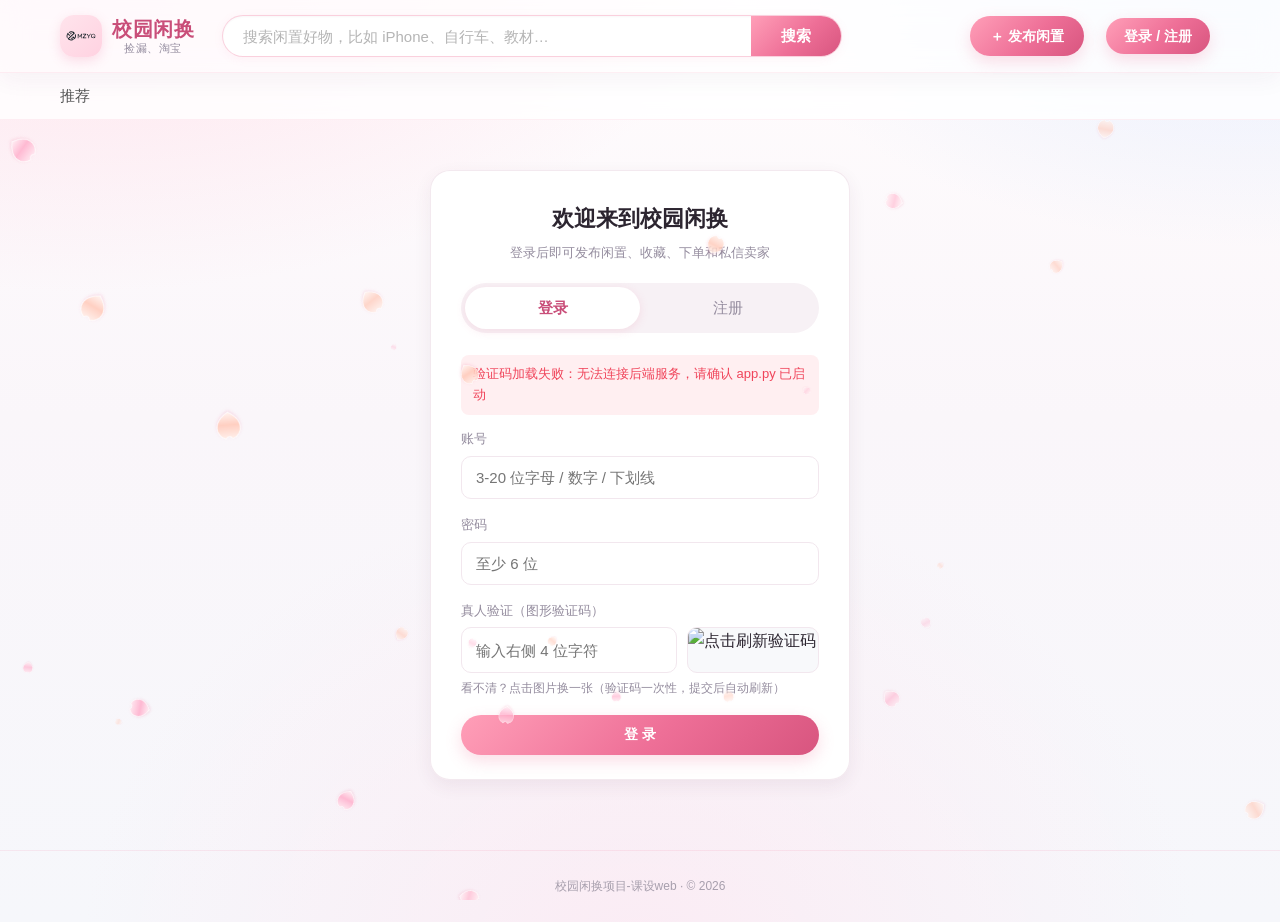
==== login.html @ 42c60535 "feat: 校园闲换 - 校园二手交易平台（Flask + MySQL）" ====
<!DOCTYPE html>
<!-- 登录 / 注册页：图形验证码做真人验证，登录态由后端 Session 保持 -->
<html lang="zh-CN">

<head>
    <meta charset="UTF-8" />
    <meta name="viewport" content="width=device-width, initial-scale=1.0" />
    <title>登录 / 注册 - 校园闲换</title>
    <link rel="stylesheet" href="css/style.css" />
    <link rel="stylesheet" href="css/pages.css" />
    <meta name="theme-color" content="#FF9FB8" />
    <link rel="stylesheet" href="css/theme.css" />
</head>

<body data-page="login">

    <header class="header">
        <div class="container header-inner">
            <a class="logo" href="index.html">
                <img src="logo.svg" class="logo-icon">
                <span class="logo-brand">
                    <span class="logo-text">校园闲换</span>
                    <span class="logo-sub">捡漏、淘宝</span>
                </span>
            </a>
            <div class="search-bar">
                <input type="text" id="searchInput" placeholder="搜索闲置好物，比如 iPhone、自行车、教材…" />
                <button type="button" id="searchBtn">搜索</button>
            </div>
            <div class="header-actions">
                <a class="publish-btn" href="publish.html">＋ 发布闲置</a>
                <div class="user-chip" id="userChip"></div>
            </div>
        </div>
    </header>

    <nav class="cat-bar">
        <div class="container cat-inner" id="catBar"></div>
    </nav>

    <main class="container auth-page">
        <div class="auth-card">
            <div class="auth-title">欢迎来到校园闲换</div>
            <div class="auth-sub" id="authSub">登录后即可发布闲置、收藏、下单和私信卖家</div>

            <div class="auth-tabs">
                <div class="auth-tab active" id="tabLogin">登录</div>
                <div class="auth-tab" id="tabRegister">注册</div>
            </div>

            <div class="auth-error" id="authError"></div>

            <div class="auth-form">
                <div class="auth-field">
                    <label>账号</label>
                    <input type="text" id="username" placeholder="3-20 位字母 / 数字 / 下划线" autocomplete="username" />
                </div>

                <div class="auth-field" id="nickField" style="display:none;">
                    <label>昵称</label>
                    <input type="text" id="nickname" placeholder="其他同学看到的名字，如：爱吃鱼的猫" />
                </div>

                <div class="auth-field">
                    <label>密码</label>
                    <input type="password" id="password" placeholder="至少 6 位" autocomplete="current-password" />
                </div>

                <div class="auth-field">
                    <label>真人验证（图形验证码）</label>
                    <div class="captcha-row">
                        <input type="text" id="captchaCode" placeholder="输入右侧 4 位字符" maxlength="6" />
                        <img class="captcha-img" id="captchaImg" title="点击刷新验证码" alt="点击刷新验证码" />
                    </div>
                    <div class="captcha-hint">看不清？点击图片换一张（验证码一次性，提交后自动刷新）</div>
                </div>

                <button class="btn-primary btn-block" id="authSubmit" type="button">登 录</button>
            </div>

            
        </div>
    </main>

    <footer class="footer">
        校园闲换项目-课设web · © 2026
    </footer>

    <script src="js/data.js"></script>
    <script src="js/login.js"></script>

    <!-- 樱花飘落花瓣背景：轻量无依赖，不遮挡内容与点击 -->
    <script src="js/petals.js"></script>
</body>
</html>
---- css/style.css ----
/* ================================================================
   闲换集市 —— 闲鱼风 PC 网页样式
   配色：闲鱼黄 #FFDE00 + 价格红 #FF5000 + 浅灰页面底
   ================================================================ */

/* ---------- 一、全局重置 ---------- */
* {
    margin: 0;
    padding: 0;
    box-sizing: border-box;
}

/* ---------- 二、基础样式与主题变量 ---------- */
:root {
    --xy-yellow: #25bac5;        /* 闲鱼品牌黄 */
    --xy-yellow-dark: #a33a74;   /* 按钮悬停时的深黄 */
    --xy-red: #FF5000;           /* 价格橙红 */
    --xy-text: #222222;          /* 主文字 */
    --xy-text-sub: #999999;      /* 次要文字（灰） */
    --xy-bg: #F6F7F9;            /* 页面浅灰底 */
    --xy-border: #ECECEC;        /* 卡片/输入框边框 */
}

body {
    font-family: "HarmonyOS Sans", "PingFang SC", "Microsoft YaHei", "Helvetica Neue", Arial, sans-serif; /* 中文字体优先 */
    background: var(--xy-bg); /* 页面浅灰底 */
    color: var(--xy-text); /* 主文字 */
    line-height: 1.6; /* 行高 */
}

a {
    text-decoration: none; /* 无下划线 */
    color: inherit; /* 继承父元素颜色 */
}

ul {
    list-style: none; /* 无列表项前缀 */
}

button {
    font-family: inherit;
}

/* 内容容器：限制最大宽度并水平居中 */
.container {
    max-width: 1200px; /* 最大宽度 */
    margin: 0 auto; /* 水平居中 */
    padding: 0 20px; /* 内边距 */
}

/* 圆形小头像（昵称首字） */
.avatar { 
    flex-shrink: 0; /* 不压缩 */
    width: 30px; /* 头像宽度 */
    height: 30px; /* 头像高度 */
    border-radius: 50%; /* 圆角 */
    color: #fff; /* 文字颜色 */
    display: inline-flex; /* 内联弹性布局 */
    align-items: center; /* 垂直居中 */
    justify-content: center; /* 水平居中 */
    font-size: 13px; /* 文字大小 */
    font-weight: 600; /* 文字粗细 */
}

/* ================================================================
   三、顶部导航栏（白底，吸顶）
   ================================================================ */
.header {
    background: #fff; /* 白底 */
    position: sticky; /* 吸顶 */
    top: 0; /* 吸顶位置 */
    z-index: 100; /* 层级 */
    box-shadow: 0 1px 6px rgba(0, 0, 0, 0.06); /* 阴影 */
}

.header-inner {
    display: flex; /* 弹性布局 */
    align-items: center; /* 垂直居中 */
    gap: 28px; /* 间距 */
    height: 72px; /* 高度 */
}

/* Logo：黄色圆角方块 + 站点名 */
.logo {
    display: flex; /* 弹性布局 */
    align-items: center; /* 垂直居中 */
    gap: 10px; /* 间距 */
    flex-shrink: 0; /* 不压缩 */
}

.logo-icon {
    width: 42px; /* 图标宽度 */
    height: 42px; /* 图标高度 */
    border-radius: 12px; /* 圆角 */
    background: var(--xy-yellow); /* 背景颜色 */
    display: flex; /* 弹性布局 */
    align-items: center; /* 垂直居中 */
    justify-content: center; /* 水平居中 */
    font-size: 24px; /* 图标大小 */
}

.logo-brand {
    display: flex; /* 弹性布局 */
    flex-direction: column; /* 垂直方向 */
    align-items: center; /* 垂直居中 */
    line-height: 1.25;
}

.logo-text {
    font-size: 20px; /* 文字大小 */
    font-weight: 800; /* 文字粗细 */
    color: #111; /* 文字颜色 */
}

.logo-sub {
    font-size: 11px; /* 文字大小 */
    color: var(--xy-text-sub); /* 文字颜色 */
}

/* 搜索条：黄色描边胶囊 + 黄色搜索按钮 */
.search-bar {
    flex: 1; /* 弹性布局 */
    max-width: 620px; /* 最大宽度 */
    display: flex; /* 弹性布局 */
    align-items: center; /* 垂直居中 */
    border: 2px solid var(--xy-yellow); /* 边框 */
    border-radius: 999px; /* 圆角 */
    background: #fff; /* 背景颜色 */
    overflow: hidden; /* 隐藏超出出部分 */
}

.search-bar input {
    flex: 1; /* 弹性布局 */
    border: none; /* 无边框 */
    outline: none; /* 无轮廓线 */
    padding: 0 20px; /* 内边距 */
    font-size: 15px; /* 文字大小 */
    height: 40px; /* 高度 */
    background: transparent; /* 透明背景 */
    color: var(--xy-text); /* 文字颜色 */
}

.search-bar input::placeholder {
    color: #b5b5b5; /* 占位符文字颜色 */
}

.search-bar button {
    border: none; /* 无边框 */
    background: var(--xy-yellow); /* 背景颜色 */
    color: #111; /* 文字颜色 */
    font-weight: 700; /* 文字粗细 */
    font-size: 15px; /* 文字大小 */
    height: 40px; /* 高度 */
    padding: 0 30px; /* 内边距 */
    cursor: pointer; /* 鼠标悬停时的指针 */
    transition: background 0.2s; /* 背景颜色过渡 */
}

.search-bar button:hover {
    background: var(--xy-yellow-dark);
}

/* 导航右侧操作区 */
.header-actions {
    margin-left: auto; /* 自动左外边距 */
    display: flex; /* 弹性布局 */
    align-items: center; /* 垂直居中 */
    gap: 18px; /* 间距 */
    flex-shrink: 0; /* 不压缩 */
}

/* 发布闲置按钮（黄色胶囊） */
.publish-btn {
    background: var(--xy-yellow); /* 背景颜色 */
    color: #111; /* 文字颜色 */
    font-weight: 700; /* 文字粗细 */
    font-size: 14px; /* 文字大小 */
    padding: 9px 20px; /* 内边距 */
    border-radius: 999px; /* 圆角 */
    transition: background 0.2s, transform 0.15s; /* 背景颜色过渡 */
}

.publish-btn:hover {
    background: var(--xy-yellow-dark); /* 背景颜色 */
    color: #fff; /* 文字颜色 */
    font-weight: 700; /* 文字粗细 */
    font-size: 14px; /* 文字大小 */
    transform: translateY(-1px);
}

/* 消息入口 */
.icon-link {
    color: #555; /* 文字颜色 */
    font-size: 14px; /* 文字大小 */
    white-space: nowrap; /* 不换行 */
}

.icon-link:hover {
    color: #111; /* 文字颜色 */
}

/* 用户芯片：头像 + 昵称（点击退出登录） */
.user-chip {
    display: flex; /* 弹性布局 */
    align-items: center; /* 垂直居中 */
    gap: 8px; /* 间距 */
    cursor: pointer; /* 鼠标悬停时的指针 */
    padding: 4px 10px 4px 4px; /* 内边距 */
    border-radius: 999px; /* 圆角 */
    transition: background 0.2s; /* 背景颜色过渡 */
}

.user-chip:hover {
    background: #f4f4f4; /* 背景颜色 */
}

.user-chip .user-name {
    font-size: 14px; /* 文字大小 */
    color: #333; /* 文字颜色 */
    max-width: 96px; /* 最大宽度 */
    overflow: hidden; /* 隐藏超出出部分 */
    text-overflow: ellipsis; /* 文字超出部分省略号 */
    white-space: nowrap; /* 不换行 */
}

/* ================================================================
   四、分类导航栏（白底文字链，吸顶在导航栏下方）
   ================================================================ */
.cat-bar {
    background: #fff; /* 背景颜色 */
    border-bottom: 1px solid var(--xy-border); /* 边框 */
    position: sticky; /* 吸顶 */
    top: 72px; /* 吸顶位置 */
    z-index: 99; /* 层级 */
}

.cat-inner {
    display: flex; /* 弹性布局 */
    align-items: center; /* 垂直居中 */
    gap: 30px; /* 间距 */
    height: 46px; /* 高度 */
    overflow-x: auto; /* 水平滚动 */
    scrollbar-width: none;       /* Firefox 隐藏滚动条 */
}

.cat-inner::-webkit-scrollbar {
    display: none;               /* Chrome 隐藏滚动条 */
}

.cat-btn {
    background: none; /* 透明背景 */
    border: none; /* 无边框 */
    font-size: 15px; /* 文字大小 */
    color: #555; /* 文字颜色 */
    cursor: pointer; /* 鼠标悬停时的指针 */
    white-space: nowrap; /* 不换行 */
    padding: 4px 0; /* 内边距 */
    position: relative; /* 相对定位 */
    transition: color 0.2s; /* 文字颜色过渡 */
}

.cat-btn:hover {
    color: #111;
}

/* 分类右侧的商品数量角标 */
.cat-num {
    display: inline-block; /* 行内块 */
    min-width: 18px; /* 最小宽度 */
    margin-left: 4px; /* 左边距 */
    padding: 0 5px; /* 内边距 */
    font-size: 11px; /* 文字大小 */
    line-height: 16px; /* 行高 */
    text-align: center; /* 居中 */
    color: #999; /* 文字颜色 */
    background: #f5f5f5; /* 背景颜色 */
    border-radius: 9px; /* 圆角 */
    vertical-align: 1px; /* 垂直对齐 */
}

.cat-btn.active .cat-num {
    color: #7a5c00; /* 文字颜色 */
    background: #fff3cc; /* 背景颜色 */
}

/* 选中分类：黑色加粗 + 黄色下划线 */
.cat-btn.active {
    color: #111; /* 文字颜色 */
    font-weight: 700; /* 文字粗细 */
}

.cat-btn.active::after {
    content: ''; /* 空内容 */
    display: block; /* 块级元素 */
    margin: 0 auto; /* 居中 */
    width: 22px; /* 宽度 */
    height: 3px; /* 高度 */
    position: absolute; /* 绝对定位 */
    left: 50%;
    transform: translateX(-50%); /* 居中 */
    bottom: -8px; /* 底部位置 */
    width: 22px; /* 宽度 */
    height: 3px; /* 高度 */
    border-radius: 2px; /* 圆角 */
    background: var(--xy-yellow); /* 背景颜色 */
}

/* ================================================================
   五、主区域与筛选条
   ================================================================ */
.main {
    padding-top: 18px; /* 顶部内边距 */
    padding-bottom: 50px; /* 底部内边距 */
    min-height: 60vh; /* 最小高度 */
}

.filter-bar {
    display: flex; /* 弹性布局 */
    justify-content: space-between; /* 两端对齐 */
    align-items: center; /* 垂直居中 */
    padding: 6px 2px 16px; /* 内边距 */
    font-size: 14px; /* 文字大小 */
    color: #666; /* 文字颜色 */
}

.filter-bar strong {
    color: var(--xy-red); /* 文字颜色 */
    font-weight: 700; /* 文字粗细 */
}

/* “只看收藏”开关按钮 */
.fav-toggle {
    background: #fff; /* 背景颜色 */
    border: 1px solid var(--xy-border); /* 边框 */
    border-radius: 999px; /* 圆角 */
    padding: 7px 18px;
    font-size: 13px; /* 文字大小 */
    color: #666; /* 文字颜色 */
    cursor: pointer; /* 鼠标悬停时的指针 */
    transition: all 0.2s; /* 所有属性过渡 */
}

.fav-toggle:hover {
    border-color: var(--xy-yellow); /* 边框颜色 */
}

.fav-toggle.active {
    background: #FFF7D6; /* 背景颜色 */
    border-color: var(--xy-yellow); /* 边框颜色 */
    color: #111; /* 文字颜色 */
    font-weight: 600;
}

/* ================================================================
   六、商品网格与商品卡片
   ================================================================ */
.product-grid {
    display: grid;
    /* 自动填充：每列最小 210px，屏宽变化时列数自适应（5→4→3→2） */
    grid-template-columns: repeat(auto-fill, minmax(210px, 1fr)); /* 列模板 */
    gap: 14px; /* 间距 */
}

.product-card {
    background: #fff;
    border: 1px solid #F0F0F0; /* 边框 */
    border-radius: 12px; /* 圆角 */
    overflow: hidden; /* 隐藏超出出部分 */
    cursor: pointer; /* 鼠标悬停时的指针 */
    transition: transform 0.2s, box-shadow 0.2s; /* 所有属性过渡 */
}

.product-card:hover {
    transform: translateY(-3px);
    box-shadow: 0 10px 26px rgba(0, 0, 0, 0.1);
}

/* 图片区：正方形，收藏心形浮在右上角 */
.card-img-wrap {
    position: relative; /* 相对定位 */
    width: 100%; /* 宽度 */
    aspect-ratio: 1 / 1; /* 宽高比 */
    background: #f2f2f2; /* 背景颜色 */
}

.card-img {
    width: 100%; /* 宽度 */
    height: 100%; /* 高度 */
    object-fit: cover; /* 图片等比例缩放 */
    display: block; /* 块级元素 */
}

.fav-btn {
    position: absolute; /* 绝对定位 */
    top: 8px; /* 顶部位置 */
    right: 8px; /* 右侧位置 */
    width: 30px; /* 宽度 */
    height: 30px; /* 高度 */
    border: none; /* 无边框 */
    border-radius: 50%; /* 圆角 */
    background: rgba(255, 255, 255, 0.92); /* 背景颜色 */
    box-shadow: 0 1px 5px rgba(0, 0, 0, 0.18); /* 阴影 */
    color: #c9c9c9; /* 文字颜色 */
    font-size: 15px; /* 文字大小 */
    line-height: 1; /* 行高 */
    text-align: center; /* 居中对齐 */
    line-height: 30px; /* 行高 */
    cursor: pointer; /* 鼠标悬停时的指针 */
    transition: transform 0.15s, color 0.15s; /* 所有属性过渡 */
}

.fav-btn:hover {
    transform: scale(1.12); /* 缩放 */
    color: var(--xy-red); /* 文字颜色 */
}

.fav-btn.active {
    color: var(--xy-red); /* 文字颜色 */
}



/* 卡片文字区 */
.card-body {
    padding: 10px 12px 12px; /* 内边距 */
}

/* 标题：最多两行，超出省略 */
.card-title {
    font-size: 14px; /* 文字大小 */
    line-height: 1.4; /* 行高 */
    color: #222; /* 文字颜色 */
    height: 2.8em; /* 高度 */
    display: -webkit-box; /* 弹性布局 */
    -webkit-line-clamp: 2; /* 行数 */
    -webkit-box-orient: vertical; /* 垂直方向 */
    overflow: hidden; /* 隐藏超出出部分 */
}

/* 价格：闲鱼红，大号加粗，原价划线灰字 */
.card-price {
    margin-top: 8px; /* 顶部外边距 */
    color: var(--xy-red); /* 文字颜色 */
    font-weight: 800; /* 文字粗细 */
    font-size: 19px; /* 文字大小 */
    line-height: 1.2; /* 行高 */
}

.card-price .yuan {
    font-size: 13px; /* 文字大小 */
    font-weight: 700; /* 文字粗细 */
    margin-right: 1px; /* 右侧外边距 */
}

.card-price .orig {
    font-size: 12px; /* 文字大小 */
    font-weight: 400; /* 文字粗细 */
    color: #bbbbbb; /* 文字颜色 */
    text-decoration: line-through; /* 下划线 */
    margin-left: 8px; /* 左侧外边距 */
}

/* 卖家行：小头像 + 昵称·地区 + 想要人数 */
.card-seller {
    display: flex; /* 弹性布局 */
    align-items: center; /* 垂直居中对齐 */
    gap: 6px; /* 间距 */
    margin-top: 10px; /* 顶部外边距 */
    font-size: 12px; /* 文字大小 */
    color: var(--xy-text-sub); /* 文字颜色 */
}

.card-seller .avatar {
    width: 20px; /* 宽度 */
    height: 20px; /* 高度 */
    font-size: 10px; /* 文字大小 */
}

.card-seller .seller-name {
    overflow: hidden; /* 隐藏超出出部分 */
    text-overflow: ellipsis; /* 文字超出部分省略号 */
    white-space: nowrap; /* 不换行 */
}

.card-seller .wants {
    margin-left: auto; /* 左侧外边距 */
    /* 不压缩 */
    flex-shrink: 0;
}

/* ---------- 空状态 ---------- */
.empty-state {
    grid-column: 1 / -1; /* 占满整行 */
    /* 居中对齐 */
    text-align: center; /* 居中对齐 */
    padding: 70px 0; /* 内边距 */
    color: var(--xy-text-sub); /* 文字颜色 */
    background: #fff; /* 背景颜色 */
    border-radius: 12px; /* 圆角 */
}

.empty-state .empty-icon {
    font-size: 48px; /* 文字大小 */
    margin-bottom: 12px; /* 底部外边距 */
}

.empty-state a {
    color: #111; /* 文字颜色 */
    font-weight: 700; /* 文字粗细 */
    background: var(--xy-yellow); /* 背景颜色 */
    padding: 8px 22px; /* 内边距 */
    border-radius: 999px; /* 圆角 */
    display: inline-block; /* 行内块元素 */
    /* 顶部外边距 */
    margin-top: 14px;
}

/* ================================================================
   七、页脚
   ================================================================ */
.footer {
    background: #fff; /* 背景颜色 */
    border-top: 1px solid var(--xy-border); /* 边框 */
    text-align: center; /* 居中对齐 */
    color: #bbbbbb; /* 文字颜色 */
    font-size: 12px; /* 文字大小 */
    padding: 26px 0; /* 内边距 */
    margin-top: 20px; /* 顶部外边距 */
}

/* ================================================================
   八、发布页表单
   ================================================================ */
.form-card {
    max-width: 720px; /* 最大宽度 */
    margin: 24px auto; /* 居中 */
    background: #fff; /* 背景颜色 */
    border-radius: 16px; /* 圆角 */
    padding: 32px 36px; /* 内边距 */
}

.form-title {
    font-size: 22px; /* 文字大小 */
    font-weight: 800; /* 文字粗细 */
    margin-bottom: 6px; /* 底部外边距 */
}

.form-title .tip {
    font-size: 13px; /* 文字大小 */
    font-weight: 400; /* 文字粗细 */
    color: var(--xy-text-sub); /* 文字颜色 */
    margin-left: 10px; /* 左侧外边距 */
}

.form-item {
    margin-bottom: 20px; /* 底部外边距 */
}

.form-item label {
    display: block;
    font-size: 14px; /* 文字大小 */
    font-weight: 600; /* 文字粗细 */
    margin-bottom: 8px; /* 底部外边距 */
    color: #333;
}

.form-item label .required {
    color: var(--xy-red); /* 文字颜色 */
    margin-right: 2px; /* 右侧外边距 */
}

.form-item input[type="text"],
.form-item input[type="number"],
.form-item select,
.form-item textarea {
    width: 100%;
    border: 1px solid #E0E0E0; /* 边框 */
    border-radius: 10px; /* 圆角 */
    padding: 11px 14px;
    font-size: 14px; /* 文字大小 */
    font-family: inherit; /* 字体 */
       outline: none; /* 无轮廓线 */
    background: #fff; /* 背景颜色 */
    color: var(--xy-text); /* 文字颜色 */
    transition: border-color 0.2s; /* 边框颜色过渡 */
}

.form-item input:focus,
.form-item select:focus,
.form-item textarea:focus {
    border-color: var(--xy-yellow); /* 边框颜色 */
}

.form-item textarea {
    resize: vertical; /* 垂直调整大小 */
    line-height: 1.7; /* 行高 */
    padding: 11px 14px; /* 内边距 */
}

/* 两个表单项并排 */
.form-row {
    display: flex; /* 弹性布局 */
    gap: 18px; /* 间距 */
}

.form-row .form-item {
    flex: 1; /* 占满剩余空间 */
}

/* 预设图片选择器 */
.img-picker {
    display: grid; /* 网格布局 */
    grid-template-columns: repeat(4, 1fr); /* 4列 */
    gap: 10px; /* 间距 */
}

.img-picker label {
    position: relative;
    display: block;
    aspect-ratio: 1 / 1; /* 方形 */
    padding: 10px; /* 内边距 */
    border: 2px solid transparent; /* 边框 */
    border-radius: 10px;
    overflow: hidden;
    cursor: pointer;
    margin-bottom: 0;
}

.img-picker label.selected {
    border-color: var(--xy-yellow);
    box-shadow: 0 0 0 2px rgba(255, 222, 0, 0.35);
}

.img-picker label img {
    width: 100%;
    height: 100%;
    object-fit: cover;
    display: block;
}

.img-picker input {
    position: absolute; /* 绝对定位 */
    opacity: 0; /* 透明度 */
    /* 无指针事件 */
    pointer-events: none; /* 无指针事件 */
}

/* 发布按钮 */
.submit-btn {
    width: 100%;
    background: var(--xy-yellow);
    border: none; /* 无边框 */
    border-radius: 999px;
    padding: 14px; /* 内边距 */
    font-size: 17px;
    font-weight: 800;
    color: #111;
    cursor: pointer; /* 指针光标 */
    transition: background 0.2s, transform 0.15s;
}

.submit-btn:hover {
    background: var(--xy-yellow-dark);
    transform: translateY(-1px); /* 上移1px */
    /* 指针光标 */
    cursor: pointer;
}

/* ================================================================
   九、详情页
   ================================================================ */
.breadcrumb {
    font-size: 13px;
    color: var(--xy-text-sub); /* 文字颜色 */
    padding: 16px 2px 0; /* 内边距 */
}

.breadcrumb a:hover {
    color: #111;
}

/* 商品主卡片：左图右信息 */
.detail-card {
    display: grid;
    grid-template-columns: 440px 1fr; /* 440px 图片，1fr 信息 */
    gap: 36px;
    background: #fff;
    border-radius: 16px; /* 圆角 */
    padding: 28px; /* 内边距 */
    margin-top: 14px; /* 顶部外边距 */
}

.detail-img {
    width: 100%;
    aspect-ratio: 1 / 1;
    object-fit: cover;
    border-radius: 12px; /* 圆角 */
    background: #f2f2f2; /* 背景颜色 */
    display: block; /* 块级元素 */
    margin: 0 auto; /* 居中 */
}

.detail-title {
    font-size: 22px; /* 文字大小 */
    font-weight: 700; /* 文字粗细 */
    line-height: 1.45; /* 行高 */
}

/* 价格区：浅黄底 */
.detail-price-box {
    background: #FFF8E1; /* 背景颜色 */
    border-radius: 12px; /* 圆角 */
    padding: 16px 20px; /* 内边距 */
    margin: 18px 0; /* 外边距 */
    display: flex;
    align-items: baseline; /* 基线对齐 */
    gap: 12px;
}

.detail-price {
    color: var(--xy-red);
    font-size: 34px; /* 文字大小 */
    font-weight: 800; /* 文字粗细 */
    line-height: 1; /* 行高 */
}

.detail-price .yuan {
    font-size: 20px; /* 文字大小 */
}

.detail-orig {
    color: #b0b0b0; /* 文字颜色 */
    font-size: 14px; /* 文字大小 */
    text-decoration: line-through;
}

.detail-price-tip {
    margin-left: auto;
    font-size: 12px; /* 文字大小 */
    color: #b58a00;
}

/* 商品 meta 信息（成色/地区/浏览/发布时间） */
.detail-meta {
    display: flex;
    flex-wrap: wrap; /* 换行 */
    gap: 8px 22px;
    font-size: 13px; /* 文字大小 */
    color: var(--xy-text-sub);
    margin-bottom: 6px;
}

.detail-meta .tag {
    background: #f4f4f4; /* 背景颜色 */
    color: #666; /* 文字颜色 */
    border-radius: 4px;
    padding: 2px 8px; /* 内边距 */
}

/* 卖家卡片 */
.seller-card {
    display: flex;
    align-items: center; /* 垂直居中 */
       gap: 12px;
    border: 1px solid var(--xy-border);
    border-radius: 12px;
    padding: 14px 16px; /* 内边距 */
    margin: 18px 0; /* 外边距 */
}

.seller-card .avatar {
    width: 44px; /* 头像大小 */
    height: 44px; /* 头像大小 */
    font-size: 18px; /* 文字大小 */
}

.seller-info {
    line-height: 1.4; /* 行高 */
}

.seller-info .seller-nick {
    font-size: 15px; /* 文字大小 */
    font-weight: 700; /* 文字粗细 */
    color: #222; /* 文字颜色 */
}

.seller-info .seller-sub {
    font-size: 12px; /* 文字大小 */
    color: var(--xy-text-sub); /* 文字颜色 */
}

.seller-card .contact-btn {
    margin-left: auto;
    border: 1px solid #ddd;
    background: #fff;
    border-radius: 999px;
    padding: 8px 20px; /* 内边距 */
    font-size: 13px; /* 文字大小 */
    cursor: pointer; /* 指针光标 */
    color: #333; /* 文字颜色 */
}

.seller-card .contact-btn:hover {
    border-color: var(--xy-yellow);
}

/* 操作按钮行 */
.action-row {
    display: flex; /* 弹性布局 */
    gap: 12px;
    margin-top: 22px; /* 顶部外边距 */
}

.btn-want {
    flex: 1;
    background: var(--xy-yellow); /* 背景颜色 */
    border: none;
    border-radius: 999px;
    padding: 14px; /* 内边距 */
    font-size: 17px; /* 文字大小 */
    font-weight: 800; /* 文字粗细 */
    color: #111; /* 文字颜色 */
    cursor: pointer; /* 指针光标 */
    transition: background 0.2s, transform 0.15s; /* 过渡效果 */
}

.btn-want:hover {
    background: var(--xy-yellow-dark); /* 背景颜色 */
    transform: translateY(-1px); /* 上移1px */
}

.btn-fav {
    border: 1px solid #ddd; /* 边框 */
    background: #fff;
    border-radius: 999px; /* 圆角 */
    padding: 0 30px; /* 内边距 */
    font-size: 15px; /* 文字大小 */
    color: #555; /* 文字颜色 */
    cursor: pointer; /* 指针光标 */
    transition: all 0.2s; /* 过渡效果 */
}

.btn-fav:hover {
    border-color: var(--xy-red); /* 边框颜色 */
    color: var(--xy-red); /* 文字颜色 */
}

.btn-fav.active {
    border-color: var(--xy-red); /* 边框颜色 */
    color: var(--xy-red); /* 文字颜色 */
    background: #FFF3EF; /* 背景颜色 */
}

/* 描述区 & 相关推荐 */
.section-card {
    background: #fff; /* 背景颜色 */
    border-radius: 16px; /* 圆角 */
    padding: 24px 28px; /* 内边距 */
    margin-top: 16px; /* 顶部外边距 */
}

.section-title {
    font-size: 17px; /* 文字大小 */
    font-weight: 800; /* 文字粗细 */
    margin-bottom: 14px; /* 底部外边距 */
}

.desc-text {
    font-size: 15px;
    color: #333; /* 文字颜色 */
    line-height: 1.9; /* 行高 */
    white-space: pre-wrap; /* 保留换行符 */
}

.related-section {
    margin-top: 16px;
}

.related-section .product-grid {
    grid-template-columns: repeat(5, 1fr); /* 5列 */
}

/* ================================================================
   十、响应式适配（窄屏时减少列数）
   ================================================================ */
@media (max-width: 1100px) {
    .related-section .product-grid {
        grid-template-columns: repeat(4, 1fr); /* 4列 */
    }
}

@media (max-width: 900px) {
    .header-inner {
        flex-wrap: wrap; /* 换行 */
        justify-content: center; /* 居中对齐 */
        height: auto;
        padding: 12px 0; /* 内边距 */
        gap: 12px;
    }

    .search-bar {
        order: 3;
        max-width: none;
        width: 100%;
    }

    .cat-bar {
        top: 0;
    }

    .detail-card {
        grid-template-columns: 1fr; /* 1列 */
    }

    .detail-img {
        max-width: 420px;
        margin: 0 auto;
    }

    .related-section .product-grid {
        grid-template-columns: repeat(3, 1fr); /* 3列 */
    }

    .form-row {
        flex-direction: column; /* 垂直方向 */
        gap: 0;
    }
}

@media (max-width: 560px) {
    .icon-link {
        display: none;
    }

    .related-section .product-grid {
        grid-template-columns: repeat(2, 1fr); /* 2列 */
    }

    .img-picker {
        grid-template-columns: repeat(3, 1fr); /* 3列 */
        gap: 10px; /* 间距 */
    }

    .form-card {
        padding: 22px 18px;
    }
}
---- css/pages.css ----
/* ================================================================
   pages.css —— 迭代新增页面/组件样式
   （登录注册、个人中心、站内私信、多图上传、下拉菜单、轻提示）
   与 style.css 保持同一套配色变量，放在 style.css 之后引入
   ================================================================ */

/* ---------------- 顶部用户区（下拉菜单） ---------------- */
.user-chip {
    position: relative;
    cursor: pointer;
    user-select: none;
}

.user-chip .caret {
    font-size: 10px;
    color: var(--xy-text-sub);
    margin-left: 2px;
}

.login-entry {
    display: inline-block;
    padding: 7px 18px;
    border-radius: 999px;
    background: var(--xy-yellow);
    color: #fff;
    font-size: 14px;
    font-weight: 600;
    white-space: nowrap;
    transition: background .2s;
}

.login-entry:hover {
    background: var(--xy-yellow-dark);
}

.user-menu {
    position: absolute;
    right: 0;
    top: 46px;
    min-width: 150px;
    background: #fff;
    border: 1px solid var(--xy-border);
    border-radius: 12px;
    box-shadow: 0 8px 24px rgba(0, 0, 0, .12);
    padding: 6px;
    display: none;
    z-index: 200;
}

.user-chip.menu-open .user-menu {
    display: block;
}

.user-menu .menu-item {
    display: flex;
    align-items: center;
    justify-content: space-between;
    gap: 8px;
    padding: 9px 12px;
    border-radius: 8px;
    font-size: 14px;
    color: var(--xy-text);
    cursor: pointer;
}

.user-menu .menu-item:hover {
    background: var(--xy-bg);
}

.menu-badge {
    min-width: 18px;
    height: 18px;
    padding: 0 5px;
    border-radius: 9px;
    background: var(--xy-red);
    color: #fff;
    font-size: 11px;
    line-height: 18px;
    text-align: center;
}

/* ---------------- 轻提示 ---------------- */
#toastWrap {
    position: fixed;
    left: 50%;
    top: 76px;
    transform: translateX(-50%);
    z-index: 9999;
    display: flex;
    flex-direction: column;
    align-items: center;
    gap: 8px;
    pointer-events: none;
}

.toast {
    max-width: 78vw;
    padding: 10px 20px;
    border-radius: 999px;
    background: rgba(34, 34, 34, .88);
    color: #fff;
    font-size: 14px;
    box-shadow: 0 6px 18px rgba(0, 0, 0, .18);
    animation: toastIn .18s ease-out;
}

.toast.ok {
    background: rgba(47, 169, 115, .94);
}

.toast.err {
    background: rgba(255, 80, 0, .94);
}

@keyframes toastIn {
    from {
        opacity: 0;
        transform: translateY(-8px);
    }

    to {
        opacity: 1;
        transform: none;
    }
}

/* ---------------- 通用按钮 ---------------- */
.btn-primary,
.btn-ghost,
.btn-danger,
.btn-mini {
    border: none;
    border-radius: 999px;
    cursor: pointer;
    font-family: inherit;
    font-size: 14px;
    transition: all .2s;
}

.btn-primary {
    padding: 11px 26px;
    background: var(--xy-yellow);
    color: #fff;
    font-weight: 600;
}

.btn-primary:hover {
    background: var(--xy-yellow-dark);
}

.btn-primary:disabled {
    background: #cfd8dc;
    cursor: not-allowed;
}

.btn-ghost {
    padding: 10px 22px;
    background: #fff;
    border: 1px solid var(--xy-border);
    color: var(--xy-text);
}

.btn-ghost:hover {
    border-color: var(--xy-yellow);
    color: var(--xy-yellow-dark);
}

.btn-danger {
    padding: 10px 20px;
    background: #FFF3EF;
    color: var(--xy-red);
}

.btn-danger:hover {
    background: #ffe3d8;
}

.btn-mini {
    padding: 6px 14px;
    font-size: 13px;
    background: #fff;
    border: 1px solid var(--xy-border);
    color: var(--xy-text);
}

.btn-mini:hover {
    border-color: var(--xy-yellow);
    color: var(--xy-yellow-dark);
}

.btn-mini.solid {
    background: var(--xy-yellow);
    border-color: var(--xy-yellow);
    color: #fff;
}

.btn-block {
    display: block;
    width: 100%;
}

/* ---------------- 登录 / 注册页 ---------------- */
.auth-page {
    min-height: calc(100vh - 190px);
    display: flex;
    align-items: center;
    justify-content: center;
    padding: 40px 16px;
}

.auth-card {
    width: 100%;
    max-width: 420px;
    background: #fff;
    border-radius: 18px;
    box-shadow: 0 10px 40px rgba(0, 0, 0, .08);
    padding: 30px 30px 24px;
}

.auth-title {
    font-size: 22px;
    font-weight: 700;
    text-align: center;
}

.auth-sub {
    text-align: center;
    color: var(--xy-text-sub);
    font-size: 13px;
    margin: 6px 0 20px;
}

.auth-tabs {
    display: flex;
    background: var(--xy-bg);
    border-radius: 999px;
    padding: 4px;
    margin-bottom: 22px;
}

.auth-tab {
    flex: 1;
    text-align: center;
    padding: 9px 0;
    border-radius: 999px;
    font-size: 15px;
    color: var(--xy-text-sub);
    cursor: pointer;
    transition: all .2s;
}

.auth-tab.active {
    background: #fff;
    color: var(--xy-text);
    font-weight: 600;
    box-shadow: 0 2px 8px rgba(0, 0, 0, .08);
}

.auth-field {
    margin-bottom: 16px;
}

.auth-field label {
    display: block;
    font-size: 13px;
    color: var(--xy-text-sub);
    margin-bottom: 6px;
}

.auth-field input {
    width: 100%;
    padding: 12px 14px;
    border: 1px solid var(--xy-border);
    border-radius: 10px;
    font-size: 15px;
    font-family: inherit;
    outline: none;
    transition: border-color .2s;
    box-sizing: border-box;
}

.auth-field input:focus {
    border-color: var(--xy-yellow);
}

.captcha-row {
    display: flex;
    gap: 10px;
    align-items: stretch;
}

.captcha-row input {
    flex: 1;
    min-width: 0;
}

.captcha-img {
    width: 132px;
    height: 46px;
    border: 1px solid var(--xy-border);
    border-radius: 10px;
    cursor: pointer;
    object-fit: cover;
    background: #f8f9fb;
    flex-shrink: 0;
}

.captcha-hint {
    font-size: 12px;
    color: var(--xy-text-sub);
    margin-top: 6px;
}

.auth-error {
    display: none;
    background: #FFF3EF;
    color: var(--xy-red);
    font-size: 13px;
    padding: 9px 12px;
    border-radius: 8px;
    margin-bottom: 14px;
}

.auth-error.show {
    display: block;
}

/* ---------------- 个人中心 ---------------- */
.profile-head {
    display: flex;
    align-items: center;
    gap: 18px;
    background: #fff;
    border-radius: 16px;
    padding: 22px 24px;
    box-shadow: 0 4px 18px rgba(0, 0, 0, .05);
    margin: 18px 0 16px;
    flex-wrap: wrap;
}

/* 未登录引导（个人中心）：profileHead 容器退化为纯承载，内部由 .login-guard 承担卡片样式 */
.profile-head.is-guard {
    display: block;
    background: none;
    box-shadow: none;
    padding: 0;
}

.login-guard {
    max-width: 560px;
    margin: 22px auto 8px;
    background: #fff;
    border: 1px solid var(--xy-border);
    border-radius: 16px;
    padding: 44px 32px 40px;
    text-align: center;
    box-shadow: 0 4px 18px rgba(0, 0, 0, .05);
}

.guard-icon {
    width: 64px;
    height: 64px;
    margin: 0 auto;
    border-radius: 50%;
    background: #E6F7F8;
    color: var(--xy-yellow);
    display: flex;
    align-items: center;
    justify-content: center;
}

.guard-icon svg {
    width: 30px;
    height: 30px;
}

.guard-title {
    font-size: 20px;
    font-weight: 700;
    color: var(--xy-text);
    margin-top: 18px;
}

.guard-desc {
    font-size: 13px;
    color: var(--xy-text-sub);
    line-height: 1.7;
    max-width: 380px;
    margin: 8px auto 0;
}

.guard-actions {
    display: flex;
    justify-content: center;
    align-items: center;
    gap: 12px;
    flex-wrap: wrap;
    margin-top: 24px;
}

.guard-btn {
    display: inline-block;
    min-width: 120px;
    padding: 10px 26px;
    border-radius: 999px;
    font-size: 14px;
    font-weight: 700;
    line-height: 1.4;
    transition: background 0.2s, color 0.2s, border-color 0.2s;
}

.guard-btn.primary {
    background: var(--xy-yellow);
    color: #111;
}

.guard-btn.primary:hover {
    background: var(--xy-yellow-dark);
    color: #fff;
}

.guard-btn.ghost {
    background: #fff;
    color: #666;
    border: 1px solid var(--xy-border);
}

.guard-btn.ghost:hover {
    color: var(--xy-yellow);
    border-color: var(--xy-yellow);
}

.profile-avatar {
    width: 64px;
    height: 64px;
    border-radius: 50%;
    display: flex;
    align-items: center;
    justify-content: center;
    color: #fff;
    font-size: 26px;
    font-weight: 700;
    flex-shrink: 0;
}

.profile-meta {
    flex: 1;
    min-width: 180px;
}

.profile-nick {
    font-size: 20px;
    font-weight: 700;
    display: flex;
    align-items: center;
    gap: 8px;
}

.profile-sub {
    font-size: 13px;
    color: var(--xy-text-sub);
    margin-top: 4px;
}

.profile-stats {
    display: flex;
    gap: 26px;
    text-align: center;
}

.profile-stats .num {
    font-size: 20px;
    font-weight: 700;
    color: var(--xy-yellow-dark);
}

.profile-stats .lbl {
    font-size: 12px;
    color: var(--xy-text-sub);
}

.p-tabs {
    display: flex;
    gap: 8px;
    flex-wrap: wrap;
    margin-bottom: 14px;
}

.p-tab {
    padding: 8px 18px;
    border-radius: 999px;
    background: #fff;
    border: 1px solid var(--xy-border);
    font-size: 14px;
    cursor: pointer;
    transition: all .2s;
}

.p-tab.active {
    background: var(--xy-yellow);
    border-color: var(--xy-yellow);
    color: #fff;
    font-weight: 600;
}

.p-panel {
    display: none;
}

.p-panel.active {
    display: block;
}

.p-panel .product-grid {
    margin-top: 4px;
}

/* 订单行 */
.order-row {
    display: flex;
    gap: 14px;
    align-items: center;
    background: #fff;
    border-radius: 14px;
    padding: 14px 16px;
    margin-bottom: 12px;
    box-shadow: 0 2px 12px rgba(0, 0, 0, .04);
    flex-wrap: wrap;
}

.order-thumb {
    width: 68px;
    height: 68px;
    border-radius: 10px;
    object-fit: cover;
    background: #f2f2f2;
    flex-shrink: 0;
}

.order-info {
    flex: 1;
    min-width: 180px;
}

.order-title {
    font-size: 15px;
    font-weight: 600;
    margin-bottom: 4px;
}

.order-sub {
    font-size: 12.5px;
    color: var(--xy-text-sub);
    line-height: 1.8;
}

.order-actions {
    display: flex;
    gap: 8px;
    flex-wrap: wrap;
}

.status-pill {
    display: inline-block;
    font-size: 12px;
    padding: 2px 10px;
    border-radius: 999px;
    background: #E8F7EF;
    color: #2FA973;
    margin-left: 8px;
}

.status-pill.done {
    background: #f2f2f2;
    color: #999;
}

.status-pill.wait {
    background: #FFF3EF;
    color: var(--xy-red);
}

/* 消息会话列表 */
.conv-row {
    display: flex;
    gap: 12px;
    align-items: center;
    background: #fff;
    border-radius: 14px;
    padding: 14px 16px;
    margin-bottom: 10px;
    cursor: pointer;
    box-shadow: 0 2px 12px rgba(0, 0, 0, .04);
    transition: transform .15s;
}

.conv-row:hover {
    transform: translateY(-2px);
}

.conv-avatar {
    width: 44px;
    height: 44px;
    border-radius: 50%;
    color: #fff;
    display: flex;
    align-items: center;
    justify-content: center;
    font-weight: 700;
    flex-shrink: 0;
}

.conv-body {
    flex: 1;
    min-width: 0;
}

.conv-name {
    font-size: 14.5px;
    font-weight: 600;
}

.conv-last {
    font-size: 13px;
    color: var(--xy-text-sub);
    white-space: nowrap;
    overflow: hidden;
    text-overflow: ellipsis;
}

.conv-time {
    font-size: 12px;
    color: var(--xy-text-sub);
    text-align: right;
    flex-shrink: 0;
}

.unread-dot {
    display: inline-block;
    min-width: 18px;
    height: 18px;
    padding: 0 5px;
    border-radius: 9px;
    background: var(--xy-red);
    color: #fff;
    font-size: 11px;
    line-height: 18px;
    text-align: center;
}

/* ---------------- 发布页：多图上传 ---------------- */
.upload-grid {
    display: flex;
    flex-wrap: wrap;
    gap: 12px;
    margin-top: 10px;
}

.upload-item {
    position: relative;
    width: 98px;
    height: 98px;
    border-radius: 12px;
    overflow: hidden;
    border: 1px solid var(--xy-border);
    background: #f8f9fb;
}

.upload-item img {
    width: 100%;
    height: 100%;
    object-fit: cover;
}

.upload-item .upload-del {
    position: absolute;
    right: 3px;
    top: 3px;
    width: 20px;
    height: 20px;
    border-radius: 50%;
    background: rgba(0, 0, 0, .55);
    color: #fff;
    font-size: 13px;
    line-height: 20px;
    text-align: center;
    cursor: pointer;
    border: none;
}

.upload-add {
    width: 98px;
    height: 98px;
    border: 1px dashed #c9c9c9;
    border-radius: 12px;
    display: flex;
    flex-direction: column;
    align-items: center;
    justify-content: center;
    color: var(--xy-text-sub);
    font-size: 12px;
    cursor: pointer;
    background: #fff;
}

.upload-add:hover {
    border-color: var(--xy-yellow);
    color: var(--xy-yellow-dark);
}

.upload-add .plus {
    font-size: 24px;
    line-height: 1;
}

.upload-tip {
    font-size: 12px;
    color: var(--xy-text-sub);
    margin-top: 8px;
}

/* ---------------- 详情页：多图相册 ---------------- */
.detail-gallery {
    width: 100%;
    max-width: 100%;
    flex-shrink: 0;
}

.detail-gallery .main-img {
    width: 100%;
    aspect-ratio: 1 / 1;
    object-fit: cover;
    border-radius: 12px;
    background: #f2f2f2;
    display: block;
}

.thumb-row {
    display: flex;
    gap: 8px;
    margin-top: 10px;
    overflow-x: auto;
    padding-bottom: 4px;
}

.thumb {
    width: 62px;
    height: 62px;
    border-radius: 10px;
    object-fit: cover;
    border: 2px solid transparent;
    cursor: pointer;
    flex-shrink: 0;
    background: #f2f2f2;
}

.thumb.active {
    border-color: var(--xy-yellow);
}

/* 商品状态角标 */
.card-img-wrap {
    position: relative;
}

.sold-badge {
    position: absolute;
    left: 8px;
    top: 8px;
    background: rgba(0, 0, 0, .62);
    color: #fff;
    font-size: 12px;
    padding: 2px 10px;
    border-radius: 999px;
}

.img-count {
    position: absolute;
    right: 42px;
    top: 10px;
    background: rgba(0, 0, 0, .45);
    color: #fff;
    font-size: 11px;
    padding: 1px 8px;
    border-radius: 999px;
}

.product-card.is-sold .card-title {
    color: #999;
}

/* ---------------- 站内私信弹窗 ---------------- */
.chat-mask {
    position: fixed;
    inset: 0;
    background: rgba(0, 0, 0, .42);
    display: none;
    align-items: center;
    justify-content: center;
    z-index: 9000;
    padding: 16px;
}

.chat-mask.show {
    display: flex;
}

.chat-box {
    width: 100%;
    max-width: 460px;
    height: 78vh;
    max-height: 620px;
    background: #fff;
    border-radius: 16px;
    display: flex;
    flex-direction: column;
    overflow: hidden;
    box-shadow: 0 20px 60px rgba(0, 0, 0, .25);
}

.chat-head {
    display: flex;
    align-items: center;
    justify-content: space-between;
    padding: 12px 16px;
    border-bottom: 1px solid var(--xy-border);
}

.chat-peer {
    display: flex;
    align-items: center;
    gap: 10px;
    min-width: 0;
}

.chat-peer .avatar {
    width: 36px;
    height: 36px;
    border-radius: 50%;
    color: #fff;
    display: flex;
    align-items: center;
    justify-content: center;
    font-weight: 700;
}

.chat-peer-name {
    font-size: 15px;
    font-weight: 600;
}

.chat-peer-sub {
    font-size: 12px;
    color: var(--xy-text-sub);
}

.chat-close {
    border: none;
    background: transparent;
    font-size: 22px;
    line-height: 1;
    color: var(--xy-text-sub);
    cursor: pointer;
    padding: 4px 8px;
}

.chat-product {
    display: flex;
    gap: 10px;
    align-items: center;
    padding: 8px 16px;
    background: var(--xy-bg);
    font-size: 12.5px;
    color: var(--xy-text-sub);
}

.chat-product img {
    width: 36px;
    height: 36px;
    border-radius: 8px;
    object-fit: cover;
    background: #eee;
}

.chat-list {
    flex: 1;
    overflow-y: auto;
    padding: 16px;
    background: #fbfbfc;
    display: flex;
    flex-direction: column;
    gap: 10px;
}

.bubble {
    max-width: 76%;
    padding: 9px 13px;
    border-radius: 14px;
    font-size: 14px;
    line-height: 1.55;
    word-break: break-word;
    white-space: pre-wrap;
}

.bubble.other {
    align-self: flex-start;
    background: #fff;
    border: 1px solid var(--xy-border);
    border-top-left-radius: 4px;
}

.bubble.me {
    align-self: flex-end;
    background: var(--xy-yellow);
    color: #fff;
    border-top-right-radius: 4px;
}

.bubble-time {
    align-self: center;
    font-size: 11.5px;
    color: #bbb;
}

.chat-input {
    display: flex;
    gap: 8px;
    padding: 10px 12px;
    border-top: 1px solid var(--xy-border);
    align-items: flex-end;
}

.chat-input textarea {
    flex: 1;
    height: 42px;
    max-height: 110px;
    resize: none;
    border: 1px solid var(--xy-border);
    border-radius: 10px;
    padding: 10px 12px;
    font-family: inherit;
    font-size: 14px;
    outline: none;
    box-sizing: border-box;
}

.chat-input textarea:focus {
    border-color: var(--xy-yellow);
}

.chat-input button {
    padding: 0 18px;
    height: 42px;
    border: none;
    border-radius: 10px;
    background: var(--xy-yellow);
    color: #fff;
    font-size: 14px;
    font-weight: 600;
    cursor: pointer;
    font-family: inherit;
}

.chat-input button:hover {
    background: var(--xy-yellow-dark);
}

/* ---------------- 详情页操作区补充 ---------------- */
.btn-buy {
    padding: 12px 34px;
    border: none;
    border-radius: 999px;
    background: var(--xy-red);
    color: #fff;
    font-size: 15px;
    font-weight: 600;
    cursor: pointer;
    font-family: inherit;
    transition: opacity .2s;
}

.btn-buy:hover {
    opacity: .88;
}

.btn-buy:disabled {
    background: #d5d5d5;
    cursor: not-allowed;
}

.action-row {
    display: flex;
    gap: 10px;
    flex-wrap: wrap;
    align-items: center;
}

@media (max-width: 720px) {
    .detail-gallery {
        width: 100%;
    }

    .profile-stats {
        gap: 16px;
    }

    .captcha-img {
        width: 112px;
    }
}

/* ================================================================
   个人中心（profile.html）：标签页 / 我的发布 / 订单 / 私信会话
   ================================================================ */
.profile-info {
    flex: 1;
    min-width: 180px;
}

.profile-stats>div {
    display: flex;
    flex-direction: column;
    min-width: 58px;
}

.profile-stats strong {
    font-size: 20px;
    font-weight: 700;
    color: var(--xy-yellow-dark);
}

.profile-stats span {
    font-size: 12px;
    color: var(--xy-text-sub);
}

.btn-logout {
    padding: 9px 20px;
    border: 1px solid var(--xy-border);
    border-radius: 999px;
    background: #fff;
    color: var(--xy-text-sub);
    font-size: 13.5px;
    font-family: inherit;
    cursor: pointer;
    transition: all .2s;
    flex-shrink: 0;
}

.btn-logout:hover {
    border-color: var(--xy-red);
    color: var(--xy-red);
}

/* 标签页 */
.tabs {
    display: flex;
    gap: 8px;
    flex-wrap: wrap;
    margin: 6px 0 16px;
}

.tab {
    padding: 9px 20px;
    border-radius: 999px;
    background: #fff;
    border: 1px solid var(--xy-border);
    font-size: 14px;
    font-family: inherit;
    color: var(--xy-text);
    cursor: pointer;
    transition: all .2s;
}

.tab.active {
    background: var(--xy-yellow);
    border-color: var(--xy-yellow);
    color: #fff;
    font-weight: 600;
}

.tab-panel {
    min-height: 120px;
}

.sub-tabs {
    display: flex;
    gap: 18px;
    margin-bottom: 14px;
    border-bottom: 1px solid var(--xy-border);
}

.sub-tab {
    position: relative;
    padding: 8px 2px 10px;
    border: none;
    background: transparent;
    font-size: 14px;
    font-family: inherit;
    color: var(--xy-text-sub);
    cursor: pointer;
}

.sub-tab.active {
    color: var(--xy-text);
    font-weight: 600;
}

.sub-tab.active::after {
    content: '';
    position: absolute;
    left: 0;
    right: 0;
    bottom: -1px;
    height: 2px;
    border-radius: 2px;
    background: var(--xy-yellow);
}

/* 未读角标 */
.badge {
    display: inline-block;
    min-width: 18px;
    height: 18px;
    padding: 0 5px;
    border-radius: 9px;
    background: var(--xy-red);
    color: #fff;
    font-size: 11px;
    line-height: 18px;
    text-align: center;
    vertical-align: 1px;
}

/* 我发布的：卡片 + 操作条 */
.owner-card {
    display: flex;
    flex-direction: column;
}

.owner-actions {
    display: flex;
    gap: 8px;
    margin-top: 8px;
    flex-wrap: wrap;
}

.btn-mini.primary {
    background: var(--xy-yellow);
    border-color: var(--xy-yellow);
    color: #fff;
}

.btn-mini.primary:hover {
    background: var(--xy-yellow-dark);
    color: #fff;
}

.btn-mini.danger {
    background: #FFF3EF;
    border-color: transparent;
    color: var(--xy-red);
}

.btn-mini.danger:hover {
    background: #ffe3d8;
    color: var(--xy-red);
}

/* 订单行（补齐 profile.js 使用的结构） */
.order-img {
    width: 68px;
    height: 68px;
    border-radius: 10px;
    object-fit: cover;
    background: #f2f2f2;
    flex-shrink: 0;
}

.order-main {
    flex: 1;
    min-width: 180px;
}

.order-main a {
    color: inherit;
    text-decoration: none;
}

.order-main a:hover {
    color: var(--xy-yellow-dark);
}

.order-price {
    font-size: 16px;
    font-weight: 700;
    color: var(--xy-red);
    white-space: nowrap;
}

.order-status {
    display: inline-block;
    font-size: 12px;
    padding: 3px 12px;
    border-radius: 999px;
    white-space: nowrap;
}

.order-status.warn {
    background: #FFF6E5;
    color: #D98B00;
}

.order-status.info {
    background: #EAF3FF;
    color: #2F7FD9;
}

.order-status.ok {
    background: #E8F7EF;
    color: #2FA973;
}

.order-status.muted {
    background: #f2f2f2;
    color: #999;
}

.order-tip {
    font-size: 12.5px;
    color: var(--xy-text-sub);
}

/* 私信会话（补齐 profile.js 使用的结构） */
.conv-main {
    flex: 1;
    min-width: 0;
}

.conv-top {
    display: flex;
    align-items: baseline;
    justify-content: space-between;
    gap: 10px;
}

.conv-good {
    margin-top: 4px;
    font-size: 12px;
    color: var(--xy-yellow-dark);
    background: #FFF8E1;
    display: inline-block;
    padding: 1px 8px;
    border-radius: 6px;
    max-width: 100%;
    overflow: hidden;
    text-overflow: ellipsis;
    white-space: nowrap;
}

/* 登录/注册表单容器 */
.auth-form {
    display: block;
}
---- css/theme.css ----
/* ================================================================
   theme.css —— 全站视觉升级（樱花主题 · v3）
   ----------------------------------------------------------------
   设计语言来源：桌面 index.html（樱花花瓣动效参考页）
     · 花瓣配色：RGB(1.0,0.8,0.75) → (1.0,0.9,0.87)，即 #FFCCC0 ~ #FFE6DE
     · 氛围光：中心通透 + 四周柔和渐隐，整体轻盈不厚重
     · 材质：大圆角、柔光阴影、通透描边、克制的层级对比
   本文件只做「视觉覆盖」，不改任何布局结构、类名与交互逻辑：
     · 在 css/pages.css 之后引入，同名选择器自然覆盖
     · 只覆盖颜色 / 阴影 / 圆角 / 过渡等表现层属性
   ================================================================ */

/* ================================================================
   一、设计令牌（Design Tokens）
   ================================================================ */
:root {
    /* —— 樱花色阶 —— */
    --sakura-1: #FFF2F6;
    /* 极浅：底色 */
    --sakura-2: #FFD6E3;
    /* 浅：描边 / 选中态底 */
    --sakura-3: #FFB3C9;
    /* 中：花瓣主色 */
    --sakura-4: #EE6F97;
    /* 深：主按钮 / 强调 */
    --sakura-5: #C94E79;
    /* 最深：文字强调 */

    /* —— 覆盖原有主题变量（变量名保持不变，全站自动换肤）—— */
    --xy-yellow: #EE6F97;
    /* 原为青绿，现为樱花粉主色 */
    --xy-yellow-dark: #D8557F;
    /* 主色加深（悬停态） */
    --xy-red: #FF5A45;
    /* 价格色：暖珊瑚红，与粉拉开层次 */
    --xy-text: #2C2530;
    /* 主文字：墨紫，替代纯黑更柔和 */
    --xy-text-sub: #948C9E;
    /* 次要文字：灰紫 */
    --xy-bg: #FBF7FA;
    /* 页面浅底 */
    --xy-border: #F2E7EE;
    /* 分隔线 / 卡片描边 */

    /* —— 渐变 / 阴影 / 圆角 —— */
    --brand-grad: linear-gradient(135deg, #FF9FB8 0%, #EE6F97 55%, #D8557F 100%);
    --brand-grad-soft: linear-gradient(135deg, #FFE4EC 0%, #FFD2E1 100%);
    --glow-brand: 0 8px 22px rgba(238, 111, 151, .32);
    --shadow-xs: 0 2px 8px rgba(80, 45, 70, .05);
    --shadow-sm: 0 6px 18px rgba(80, 45, 70, .07);
    --shadow-md: 0 14px 34px rgba(80, 45, 70, .12);
    --radius-md: 16px;
    --radius-lg: 20px;
}

/* ================================================================
   二、页面底色与氛围光（参考页的通透感）
   ================================================================ */
body {
    background-color: var(--xy-bg);
    background-image:
        radial-gradient(1100px 620px at 6% -10%, rgba(255, 199, 217, .55) 0%, rgba(255, 199, 217, 0) 62%),
        radial-gradient(900px 520px at 98% -6%, rgba(203, 223, 255, .5) 0%, rgba(203, 223, 255, 0) 58%),
        radial-gradient(900px 760px at 50% 104%, rgba(255, 226, 238, .55) 0%, rgba(255, 226, 238, 0) 62%),
        linear-gradient(180deg, #FFFCFD 0%, #FAF6FA 45%, #F6F7FB 100%);
    background-repeat: no-repeat;
    -webkit-font-smoothing: antialiased;
}

::selection {
    background: var(--sakura-2);
    color: #8C2F53;
}

/* ================================================================
   三、花瓣画布（js/petals.js 注入，轻量无依赖）
   —— 固定全屏、不接收鼠标事件（不遮挡点击）
   ================================================================ */
#petal-canvas {
    position: fixed;
    inset: 0;
    width: 100%;
    height: 100%;
    z-index: 2;
    /* 顶栏(100)/下拉菜单(200)/弹窗(9000) 均在其之上 */
    pointer-events: none;
    /* 关键：花瓣层不吃点击、不挡表单 */
    display: block;
}

@media (prefers-reduced-motion: reduce) {
    #petal-canvas {
        display: none;
        /* 系统关闭动画时不显示花瓣 */
    }
}

/* ================================================================
   四、顶部导航 / 搜索条 / 分类栏
   ================================================================ */
.header {
    background: rgba(255, 255, 255, .78);
    -webkit-backdrop-filter: saturate(1.6) blur(14px);
    backdrop-filter: saturate(1.6) blur(14px);
    border-bottom: 1px solid rgba(238, 111, 151, .10);
    box-shadow: 0 6px 24px rgba(80, 45, 70, .05);
}

.logo-icon {
    background: var(--brand-grad-soft);
    border-radius: 14px;
    padding: 5px;
    box-shadow: 0 4px 12px rgba(238, 111, 151, .22);
}

.logo-text {
    color: var(--sakura-5);
    letter-spacing: .5px;
}

.logo-sub {
    letter-spacing: .5px;
}

/* 搜索条：柔粉描边 + 聚焦光晕 */
.search-bar {
    border: 1.5px solid rgba(238, 111, 151, .32);
    background: rgba(255, 255, 255, .92);
    box-shadow: inset 0 1px 2px rgba(80, 45, 70, .04), 0 2px 10px rgba(238, 111, 151, .08);
    transition: border-color .22s, box-shadow .22s;
}

.search-bar:focus-within {
    border-color: var(--sakura-4);
    box-shadow: 0 0 0 4px rgba(238, 111, 151, .14);
}

.search-bar button {
    background: var(--brand-grad);
    color: #fff;
    font-weight: 700;
}

.search-bar button:hover {
    background: var(--xy-yellow-dark);
    /* 悬停转纯色加深 */
}

/* 分类栏：与顶栏一致的玻璃质感 */
.cat-bar {
    background: rgba(255, 255, 255, .82);
    -webkit-backdrop-filter: saturate(1.4) blur(12px);
    backdrop-filter: saturate(1.4) blur(12px);
    border-bottom: 1px solid rgba(238, 111, 151, .10);
}

.cat-num {
    background: #FBF2F6;
    color: #A08F9B;
}

.cat-btn.active .cat-num {
    background: var(--sakura-2);
    color: var(--sakura-5);
}

.cat-btn.active::after {
    background: var(--brand-grad);
    width: 24px;
    border-radius: 3px;
}

/* ================================================================
   五、商品网格与商品卡片
   ================================================================ */
.product-card {
    background: rgba(255, 255, 255, .94);
    border: 1px solid rgba(242, 231, 238, .9);
    border-radius: 18px;
    box-shadow: var(--shadow-xs);
    transition: transform .28s cubic-bezier(.22, .61, .36, 1), box-shadow .28s;
}

.product-card:hover {
    transform: translateY(-6px);
    box-shadow: var(--shadow-md);
    border-color: rgba(238, 111, 151, .28);
}

.card-img {
    transition: transform .5s cubic-bezier(.22, .61, .36, 1);
}

.product-card:hover .card-img {
    transform: scale(1.05);
}

/* 收藏心形：悬停泛粉 */
.fav-btn:hover,
.fav-btn.active {
    color: var(--sakura-4);
}

/* 价格：收紧字距，视觉更利落 */
.card-price {
    letter-spacing: -.3px;
}

.card-title {
    color: #33303A;
}

/* ================================================================
   六、通用卡片容器（统一材质）
   ================================================================ */
.section-card,
.form-card,
.detail-card,
.auth-card,
.login-guard,
.profile-head,
.chat-box {
    background: rgba(255, 255, 255, .95);
    border: 1px solid rgba(242, 231, 238, .9);
    border-radius: var(--radius-lg);
    box-shadow: var(--shadow-sm);
}

.profile-head.is-guard {
    background: none;
    border: none;
    box-shadow: none;
}

.section-title {
    letter-spacing: .3px;
}

.empty-state {
    background: rgba(255, 255, 255, .92);
    border: 1px solid rgba(242, 231, 238, .9);
    border-radius: var(--radius-lg);
    box-shadow: var(--shadow-sm);
}

.footer {
    background: transparent;
    border-top: 1px solid rgba(238, 111, 151, .12);
    color: #A79FAD;
}

/* ================================================================
   七、按钮 / 标签页 / 表单控件
   ================================================================ */
/* —— 主按钮统一为樱花渐变 + 白字 + 柔光 —— */
.publish-btn,
.submit-btn,
.btn-want,
.btn-primary,
.btn-mini.solid,
.btn-mini.primary,
.login-entry,
.empty-state a,
.guard-btn.primary,
.chat-input button {
    background: var(--brand-grad);
    color: #fff;
    border-color: transparent;
    box-shadow: 0 6px 16px rgba(238, 111, 151, .24);
}

.publish-btn:hover,
.submit-btn:hover,
.btn-want:hover,
.btn-primary:hover,
.btn-mini.solid:hover,
.btn-mini.primary:hover,
.login-entry:hover,
.guard-btn.primary:hover,
.chat-input button:hover {
    background: var(--brand-grad);
    color: #fff;
    filter: brightness(1.04);
    transform: translateY(-1px);
    box-shadow: var(--glow-brand);
}

/* —— 次要按钮：通透白底 + 粉色悬停 —— */
.btn-ghost,
.btn-mini,
.btn-logout,
.btn-fav,
.contact-btn,
.fav-toggle {
    background: rgba(255, 255, 255, .92);
    border: 1px solid var(--xy-border);
    transition: border-color .2s, color .2s, background .2s, box-shadow .2s, transform .18s;
}

.btn-ghost:hover,
.btn-mini:hover,
.btn-fav:hover,
.contact-btn:hover,
.fav-toggle:hover {
    border-color: var(--sakura-3);
    color: var(--sakura-5);
}

.btn-fav.active {
    background: #FFEFF4;
    border-color: var(--sakura-3);
    color: var(--sakura-4);
}

.fav-toggle.active {
    background: #FFEAF1;
    border-color: var(--sakura-3);
    color: var(--sakura-5);
    font-weight: 600;
}

.fav-toggle:hover {
    border-color: var(--sakura-3);
}

/* 危险按钮：柔和粉底 */
.btn-danger,
.btn-mini.danger {
    background: #FFEFF1;
    color: #F0445A;
}

.btn-danger:hover,
.btn-mini.danger:hover {
    background: #FFE0E5;
    color: #F0445A;
}

/* —— 标签页：胶囊 + 渐变激活态 —— */
.p-tab,
.tab {
    background: rgba(255, 255, 255, .92);
    border: 1px solid var(--xy-border);
    color: #6B6270;
}

.p-tab.active,
.tab.active {
    background: var(--brand-grad);
    border-color: transparent;
    color: #fff;
    font-weight: 600;
    box-shadow: 0 6px 16px rgba(238, 111, 151, .24);
}

.sub-tab.active::after {
    background: var(--brand-grad);
}

/* —— 表单控件：聚焦粉色光晕 —— */
.form-item input[type="text"],
.form-item input[type="number"],
.form-item select,
.form-item textarea,
.auth-field input,
.chat-input textarea {
    border: 1px solid var(--xy-border);
    background: rgba(255, 255, 255, .94);
    transition: border-color .2s, box-shadow .2s;
}

.form-item input:focus,
.form-item select:focus,
.form-item textarea:focus,
.auth-field input:focus,
.chat-input textarea:focus {
    border-color: var(--sakura-3);
    box-shadow: 0 0 0 4px rgba(238, 111, 151, .12);
}

.img-picker label.selected {
    border-color: var(--sakura-4);
    box-shadow: 0 0 0 3px rgba(238, 111, 151, .22);
}

.upload-add:hover {
    border-color: var(--sakura-3);
    color: var(--sakura-5);
}

/* ================================================================
   八、详情页
   ================================================================ */
.breadcrumb a:hover {
    color: var(--sakura-5);
}

.detail-price-box {
    background: linear-gradient(120deg, #FFF3F7 0%, #FFE8F0 58%, #FFEDE8 100%);
    border: 1px solid rgba(238, 111, 151, .14);
    border-radius: var(--radius-md);
}

.detail-price-tip {
    color: var(--sakura-5);
}

.detail-meta .tag {
    background: #FBF5F8;
    color: #7C7286;
}

.seller-card {
    border: 1px solid var(--xy-border);
    background: rgba(255, 255, 255, .8);
    transition: border-color .2s, box-shadow .2s;
}

.seller-card:hover {
    border-color: rgba(238, 111, 151, .28);
    box-shadow: var(--shadow-xs);
}

.thumb.active {
    border-color: var(--sakura-4);
}

/* ================================================================
   九、个人中心（资料卡 / 订单 / 会话）
   ================================================================ */
.profile-avatar {
    box-shadow: 0 6px 16px rgba(80, 45, 70, .16);
}

.profile-stats .num,
.profile-stats strong {
    color: var(--sakura-5);
}

.order-row,
.conv-row {
    background: rgba(255, 255, 255, .95);
    border: 1px solid rgba(242, 231, 238, .9);
    border-radius: var(--radius-md);
    box-shadow: var(--shadow-xs);
}

.conv-row:hover {
    border-color: rgba(238, 111, 151, .28);
    box-shadow: var(--shadow-sm);
}

.status-pill {
    background: #EAF7F1;
    color: #2FA973;
}

.status-pill.wait {
    background: #FFEFEC;
    color: var(--xy-red);
}

.order-status {
    border: 1px solid transparent;
}

.order-main a:hover,
.order-title a:hover {
    color: var(--sakura-5);
}

.conv-good {
    background: #FFF3F7;
    color: var(--sakura-5);
}

/* 私信弹窗 */
.chat-head,
.chat-input {
    border-color: var(--xy-border);
}

.chat-list {
    background: linear-gradient(180deg, #FDF9FC 0%, #F8F4F8 100%);
}

.chat-product {
    background: #FBF4F8;
}

.bubble.other {
    background: #fff;
    border: 1px solid var(--xy-border);
    box-shadow: var(--shadow-xs);
}

.bubble.me {
    background: var(--brand-grad);
    color: #fff;
    box-shadow: 0 6px 16px rgba(238, 111, 151, .26);
}

/* ================================================================
   十、登录 / 注册页
   ================================================================ */
.auth-tabs {
    background: #F7F1F5;
}

.auth-tab.active {
    background: #fff;
    color: var(--sakura-5);
    box-shadow: 0 2px 10px rgba(238, 111, 151, .16);
}

.auth-error {
    background: #FFEFF1;
    color: #F0445A;
}

.guard-icon {
    background: linear-gradient(135deg, #FFEAF1 0%, #FFDCE8 100%);
    color: var(--sakura-4);
    box-shadow: 0 8px 20px rgba(238, 111, 151, .18);
}

/* ================================================================
   十一、轻提示 / 滚动条
   ================================================================ */
.toast {
    border-radius: 14px;
    background: rgba(44, 37, 48, .9);
    -webkit-backdrop-filter: blur(6px);
    backdrop-filter: blur(6px);
    box-shadow: 0 10px 26px rgba(80, 45, 70, .22);
}

.toast.ok {
    background: rgba(47, 169, 115, .94);
}

.toast.err {
    background: rgba(240, 68, 90, .94);
}

::-webkit-scrollbar {
    width: 10px;
    height: 10px;
}

::-webkit-scrollbar-track {
    background: transparent;
}

::-webkit-scrollbar-thumb {
    background: linear-gradient(180deg, #FFC7D9, #EE6F97);
    border: 2px solid transparent;
    background-clip: content-box;
    border-radius: 10px;
}

::-webkit-scrollbar-thumb:hover {
    background: linear-gradient(180deg, #FFB3C9, #D8557F);
    background-clip: content-box;
}

/* ================================================================
   十二、入场动效（仅静态容器，避免影响动态卡片的悬停变换）
   ================================================================ */
@keyframes riseIn {
    from {
        opacity: 0;
        transform: translateY(10px);
    }

    to {
        opacity: 1;
        transform: none;
    }
}

.section-card,
.form-card,
.auth-card,
.login-guard,
.profile-head {
    animation: riseIn .5s cubic-bezier(.22, .61, .36, 1);
}

@media (prefers-reduced-motion: reduce) {

    .section-card,
    .form-card,
    .auth-card,
    .login-guard,
    .profile-head,
    .product-card,
    .card-img,
    .tab,
    .p-tab {
        animation: none;
        transition: none;
    }
}

/* ================================================================
   十三、移动端细节（在原有响应式基础上做视觉微调，不改结构）
   ================================================================ */
@media (max-width: 640px) {
    .container {
        padding: 0 14px;
    }

    .header-inner {
        gap: 12px;
    }

    .logo-icon {
        width: 38px;
        height: 38px;
    }

    .logo-text {
        font-size: 18px;
    }

    .product-grid {
        grid-template-columns: repeat(auto-fill, minmax(150px, 1fr));
        gap: 10px;
    }

    .card-body {
        padding: 9px 10px 11px;
    }

    .card-price {
        font-size: 18px;
    }

    .product-card {
        border-radius: 14px;
    }

    .detail-card,
    .section-card {
        padding: 18px;
        border-radius: var(--radius-md);
    }

    .form-card {
        border-radius: var(--radius-md);
    }
}
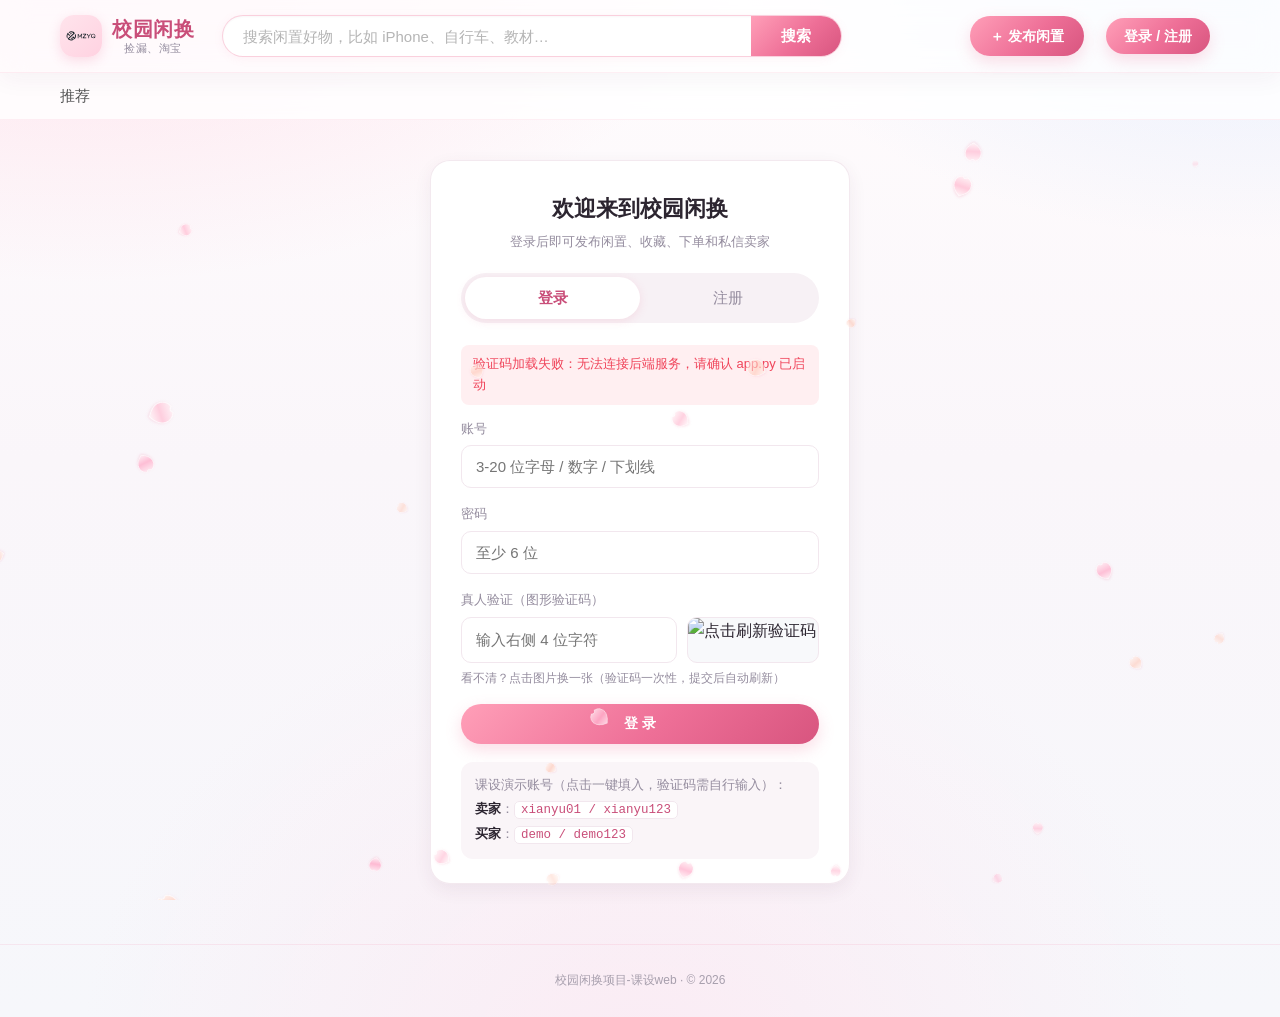
==== commit fab0d34c: "feat: v2.0.0 新增订单评价与开源化改造" ====
--- a/login.html
+++ b/login.html
@@ -78,7 +78,11 @@
                 <button class="btn-primary btn-block" id="authSubmit" type="button">登 录</button>
             </div>
 
-            
+            <div class="demo-accounts">
+                课设演示账号（点击一键填入，验证码需自行输入）：<br>
+                <b>卖家</b>：<code data-acc="xianyu01/xianyu123">xianyu01 / xianyu123</code><br>
+                <b>买家</b>：<code data-acc="demo/demo123">demo / demo123</code>
+            </div>
         </div>
     </main>
 
--- a/css/pages.css
+++ b/css/pages.css
@@ -323,6 +323,29 @@
 
 .auth-error.show {
     display: block;
+}
+
+.demo-accounts {
+    margin-top: 18px;
+    padding: 12px 14px;
+    background: var(--xy-bg);
+    border-radius: 12px;
+    font-size: 12.5px;
+    color: var(--xy-text-sub);
+    line-height: 1.9;
+}
+
+.demo-accounts b {
+    color: var(--xy-text);
+}
+
+.demo-accounts code {
+    background: #fff;
+    border: 1px solid var(--xy-border);
+    border-radius: 5px;
+    padding: 1px 6px;
+    color: var(--xy-yellow-dark);
+    cursor: pointer;
 }
 
 /* ---------------- 个人中心 ---------------- */
@@ -1262,3 +1285,329 @@
 .auth-form {
     display: block;
 }
+
+/* ================================================================
+   个人信息修改弹窗 + 订单评价弹窗 + 评价列表（实验3 新增功能样式）
+   ================================================================ */
+
+/* ---------------- 通用弹窗 ---------------- */
+.modal-mask {
+    position: fixed;
+    inset: 0;
+    background: rgba(0, 0, 0, .42);
+    display: none;
+    align-items: center;
+    justify-content: center;
+    z-index: 9000;
+    padding: 16px;
+}
+
+.modal-mask.show {
+    display: flex;
+}
+
+.modal-box {
+    width: 100%;
+    max-width: 440px;
+    max-height: 88vh;
+    overflow-y: auto;
+    background: #fff;
+    border-radius: 16px;
+    padding: 20px 22px 22px;
+    box-shadow: 0 20px 60px rgba(0, 0, 0, .25);
+}
+
+.modal-head {
+    display: flex;
+    align-items: center;
+    justify-content: space-between;
+    margin-bottom: 16px;
+}
+
+.modal-title {
+    font-size: 17px;
+    font-weight: 700;
+    color: var(--xy-text);
+}
+
+.modal-close {
+    border: none;
+    background: transparent;
+    font-size: 22px;
+    line-height: 1;
+    color: #999;
+    cursor: pointer;
+    padding: 0 4px;
+}
+
+.modal-close:hover {
+    color: var(--xy-yellow-dark);
+}
+
+.modal-form {
+    display: block;
+}
+
+.modal-form .form-item input[type="password"] {
+    width: 100%;
+    border: 1px solid #E0E0E0;
+    border-radius: 10px;
+    padding: 11px 14px;
+    font-size: 14px;
+    font-family: inherit;
+    outline: none;
+    transition: border-color .2s;
+}
+
+.modal-form .form-item input[type="password"]:focus {
+    border-color: var(--sakura-3);
+}
+
+/* 禁用态输入框（登录账号不可修改） */
+.modal-form .form-item input:disabled {
+    background: #F7F7F7;
+    color: #999;
+    cursor: not-allowed;
+}
+
+/* ---------------- 头像选择（预览 + 上传 / 清除） ---------------- */
+.avatar-picker {
+    display: flex;
+    align-items: center;
+    gap: 14px;
+}
+
+.avatar-picker-side {
+    display: flex;
+    align-items: center;
+    flex-wrap: wrap;
+    gap: 8px;
+}
+
+/* 大号头像：个人中心 / 弹窗预览通用（span 色块与 img 图片两种形态） */
+.avatar-lg {
+    width: 64px;
+    height: 64px;
+    border-radius: 50%;
+    font-size: 26px;
+    font-weight: 700;
+    color: #fff;
+    display: flex;
+    align-items: center;
+    justify-content: center;
+    flex-shrink: 0;
+}
+
+img.avatar,
+img.avatar-lg,
+img.profile-avatar {
+    object-fit: cover;
+}
+
+.upload-tip {
+    font-size: 12px;
+    color: #999;
+    flex-basis: 100%;
+}
+
+/* ---------------- 星级评分：输入 + 展示 ---------------- */
+.star-picker {
+    display: flex;
+    align-items: center;
+    gap: 4px;
+}
+
+.star-picker .star {
+    border: none;
+    background: transparent;
+    font-size: 26px;
+    line-height: 1;
+    color: #E3E3E3;
+    cursor: pointer;
+    padding: 0 2px;
+    transition: color .15s, transform .15s;
+}
+
+.star-picker .star.on {
+    color: #FFC107;
+}
+
+.star-picker .star:hover {
+    transform: scale(1.12);
+}
+
+.star-tip {
+    margin-left: 10px;
+    font-size: 13px;
+    color: var(--xy-text-sub);
+}
+
+.stars {
+    color: #FFC107;
+    font-size: 15px;
+    letter-spacing: 1px;
+}
+
+/* ---------------- 评价弹窗中的订单信息 ---------------- */
+.review-target {
+    margin-bottom: 14px;
+}
+
+.review-good-name {
+    font-size: 15px;
+    font-weight: 700;
+    color: var(--xy-text);
+}
+
+.review-good-sub {
+    margin-top: 4px;
+    font-size: 12px;
+    color: var(--xy-text-sub);
+}
+
+/* ---------------- 评价汇总（平均分 + 星级分布） ---------------- */
+.review-total {
+    font-size: 13px;
+    font-weight: 400;
+    color: var(--xy-text-sub);
+}
+
+.review-summary {
+    display: flex;
+    align-items: center;
+    gap: 24px;
+    padding: 14px 18px;
+    margin-bottom: 14px;
+    background: #FFFDF7;
+    border: 1px solid var(--xy-border);
+    border-radius: 12px;
+}
+
+.review-score {
+    display: flex;
+    flex-direction: column;
+    align-items: center;
+    min-width: 84px;
+}
+
+.review-score strong {
+    font-size: 30px;
+    color: var(--xy-yellow-dark);
+    line-height: 1.1;
+}
+
+.review-score span {
+    font-size: 12px;
+    color: var(--xy-text-sub);
+}
+
+.review-summary-side {
+    flex: 1;
+    min-width: 0;
+}
+
+.review-summary-sub {
+    display: block;
+    margin: 4px 0 8px;
+    font-size: 12px;
+    color: var(--xy-text-sub);
+}
+
+.dist-row {
+    display: flex;
+    align-items: center;
+    gap: 8px;
+    font-size: 12px;
+    color: var(--xy-text-sub);
+    line-height: 1.9;
+}
+
+.dist-star {
+    width: 34px;
+    flex-shrink: 0;
+}
+
+.dist-bar {
+    flex: 1;
+    height: 6px;
+    background: #F1EBEF;
+    border-radius: 999px;
+    overflow: hidden;
+}
+
+.dist-bar i {
+    display: block;
+    height: 100%;
+    background: #FFC107;
+    border-radius: 999px;
+}
+
+.dist-num {
+    width: 24px;
+    text-align: right;
+    flex-shrink: 0;
+}
+
+/* ---------------- 评价条目（详情页 / 个人中心共用） ---------------- */
+.review-item {
+    padding: 12px 4px;
+    border-bottom: 1px dashed var(--xy-border);
+}
+
+.review-item:last-child {
+    border-bottom: none;
+}
+
+.review-item-head {
+    display: flex;
+    align-items: center;
+    flex-wrap: wrap;
+    gap: 10px;
+}
+
+.review-item-user {
+    font-size: 14px;
+    font-weight: 600;
+    color: var(--xy-text);
+}
+
+.review-item-time {
+    margin-left: auto;
+    font-size: 12px;
+    color: var(--xy-text-sub);
+}
+
+.review-item-meta {
+    display: flex;
+    align-items: center;
+    flex-wrap: wrap;
+    gap: 10px;
+    margin-top: 6px;
+}
+
+.review-item-peer {
+    font-size: 12px;
+    color: var(--xy-text-sub);
+}
+
+.review-item-text {
+    margin-top: 6px;
+    font-size: 14px;
+    line-height: 1.75;
+    color: var(--xy-text);
+    word-break: break-word;
+}
+
+.review-item-text.is-empty {
+    color: #BBB;
+}
+
+a.review-good-name {
+    color: var(--xy-text);
+    text-decoration: none;
+}
+
+a.review-good-name:hover {
+    color: var(--xy-yellow-dark);
+}
+
--- a/css/theme.css
+++ b/css/theme.css
@@ -518,6 +518,16 @@
     color: #F0445A;
 }
 
+.demo-accounts {
+    background: #FAF5F8;
+}
+
+.demo-accounts code {
+    background: #fff;
+    border: 1px solid var(--xy-border);
+    color: var(--sakura-5);
+}
+
 .guard-icon {
     background: linear-gradient(135deg, #FFEAF1 0%, #FFDCE8 100%);
     color: var(--sakura-4);
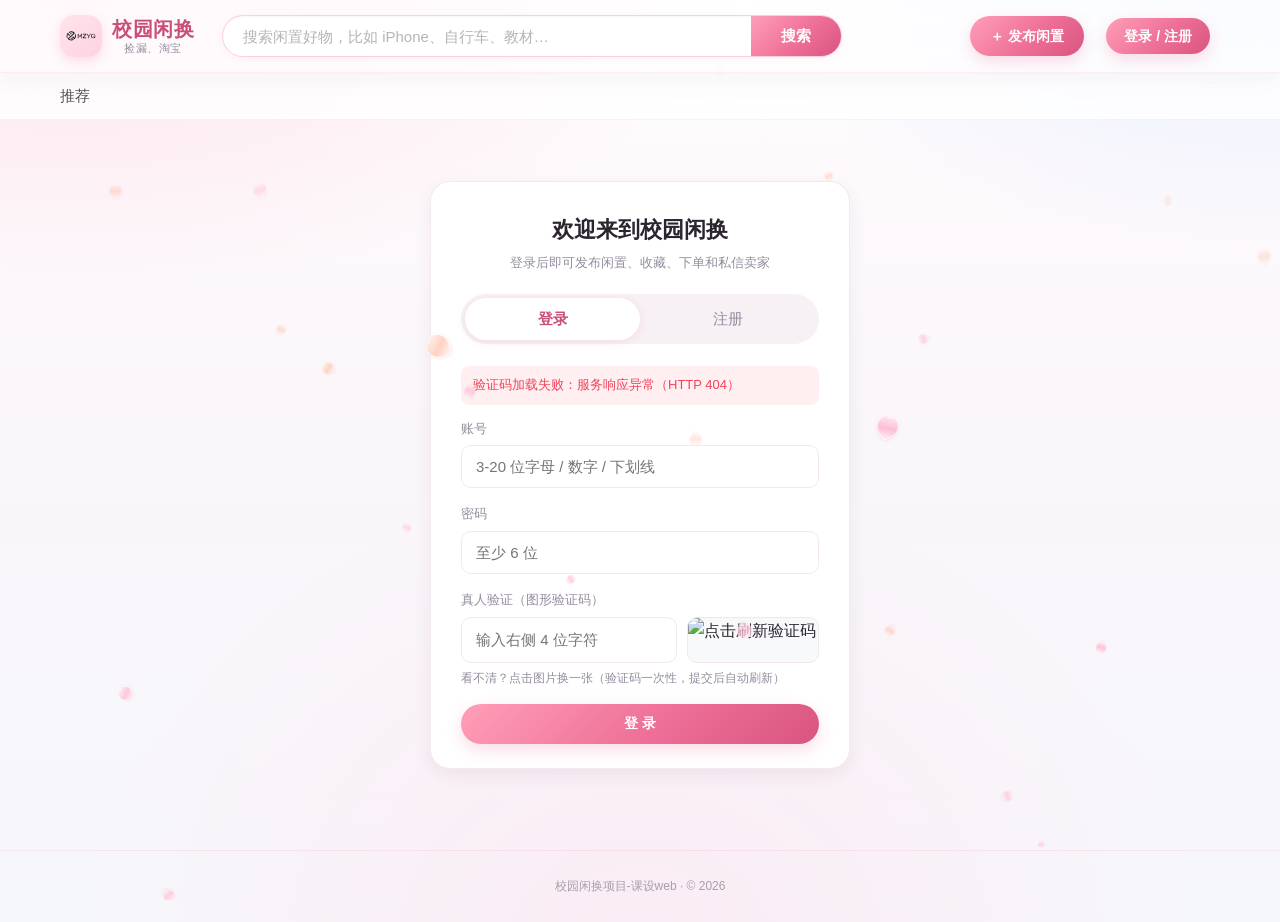
==== commit c4b5b6a7: "feat: v2.1.0 移除演示数据与预设账号，修复端口适配" ====
--- a/login.html
+++ b/login.html
@@ -77,12 +77,6 @@
 
                 <button class="btn-primary btn-block" id="authSubmit" type="button">登 录</button>
             </div>
-
-            <div class="demo-accounts">
-                课设演示账号（点击一键填入，验证码需自行输入）：<br>
-                <b>卖家</b>：<code data-acc="xianyu01/xianyu123">xianyu01 / xianyu123</code><br>
-                <b>买家</b>：<code data-acc="demo/demo123">demo / demo123</code>
-            </div>
         </div>
     </main>
 
--- a/css/pages.css
+++ b/css/pages.css
@@ -323,29 +323,6 @@
 
 .auth-error.show {
     display: block;
-}
-
-.demo-accounts {
-    margin-top: 18px;
-    padding: 12px 14px;
-    background: var(--xy-bg);
-    border-radius: 12px;
-    font-size: 12.5px;
-    color: var(--xy-text-sub);
-    line-height: 1.9;
-}
-
-.demo-accounts b {
-    color: var(--xy-text);
-}
-
-.demo-accounts code {
-    background: #fff;
-    border: 1px solid var(--xy-border);
-    border-radius: 5px;
-    padding: 1px 6px;
-    color: var(--xy-yellow-dark);
-    cursor: pointer;
 }
 
 /* ---------------- 个人中心 ---------------- */
--- a/css/theme.css
+++ b/css/theme.css
@@ -518,16 +518,6 @@
     color: #F0445A;
 }
 
-.demo-accounts {
-    background: #FAF5F8;
-}
-
-.demo-accounts code {
-    background: #fff;
-    border: 1px solid var(--xy-border);
-    color: var(--sakura-5);
-}
-
 .guard-icon {
     background: linear-gradient(135deg, #FFEAF1 0%, #FFDCE8 100%);
     color: var(--sakura-4);
